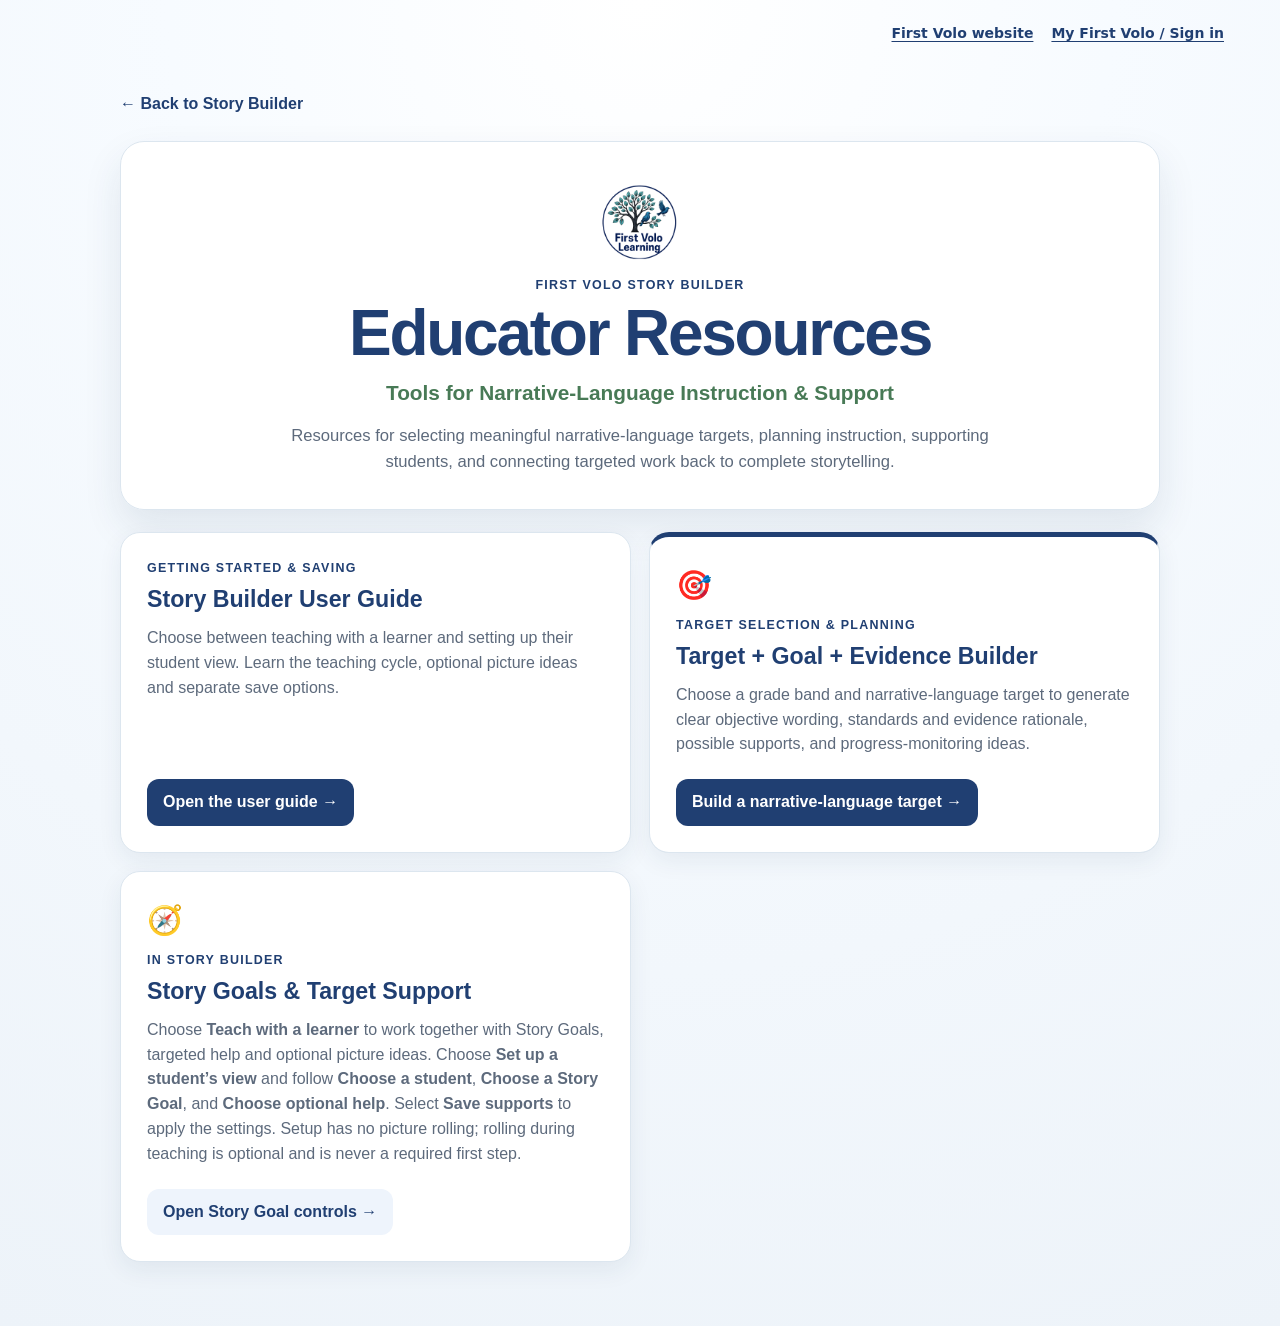
==== educator-resources.html @ d6846047 "Add Story Builder print packet and educator goal ratings" ====
<!DOCTYPE html>
<html lang="en">
<head>
  <meta charset="UTF-8">
<meta http-equiv="Content-Security-Policy" content="default-src &#x27;self&#x27;; base-uri &#x27;none&#x27;; object-src &#x27;none&#x27;; script-src &#x27;self&#x27; https://cdn.jsdelivr.net ; script-src-attr &#x27;none&#x27;; style-src &#x27;self&#x27; &#x27;unsafe-inline&#x27; https://fonts.googleapis.com; font-src &#x27;self&#x27; data: https://fonts.gstatic.com; img-src &#x27;self&#x27; data: blob:; media-src &#x27;self&#x27; blob:; connect-src &#x27;self&#x27; https://apkvvspubolyxlqtlkto.supabase.co wss://apkvvspubolyxlqtlkto.supabase.co; form-action &#x27;self&#x27;; worker-src &#x27;self&#x27; blob:; upgrade-insecure-requests">
<meta name="referrer" content="no-referrer">

<meta name="viewport" content="width=device-width, initial-scale=1.0">
  <title>Educator Resources | First Volo Story Builder</title>
  <link rel="stylesheet" href="educator-resources.css">
<link rel="stylesheet" href="account-navigation.css?v=20261027">
</head>
<body>
<nav class="first-volo-site-nav" aria-label="First Volo website and account">
  <a href="https://firstvololearning.com/">First Volo website</a>
  <a href="https://firstvololearning-ctrl.github.io/First-Volo-Account/">My First Volo / Sign in</a>
</nav>

  <main class="resources-shell">
    <a class="back-link" href="index.html">← Back to Story Builder</a>

    <header class="resources-header">
      <img src="assets/logo/logo.png" alt="First Volo Learning" class="resources-logo">
      <p class="eyebrow">FIRST VOLO STORY BUILDER</p>
      <h1>Educator Resources</h1>
      <p class="subtitle">Tools for Narrative-Language Instruction &amp; Support</p>
      <p class="intro">
        Resources for selecting meaningful narrative-language targets, planning instruction,
        supporting students, and connecting targeted work back to complete storytelling.
      </p>
    </header>

    <section class="resource-grid" aria-label="Educator resources">
      <article class="resource-card"><p class="resource-type">GETTING STARTED &amp; SAVING</p><h2>Story Builder User Guide</h2><p>Choose between teaching with a learner and setting up their student view. Learn the teaching cycle, optional picture ideas and separate save options.</p><a class="resource-cta" href="user-guide.html">Open the user guide →</a></article>
      <article class="resource-card featured">
        <div class="resource-icon" aria-hidden="true">🎯</div>
        <p class="resource-type">TARGET SELECTION &amp; PLANNING</p>
        <h2>Target + Goal + Evidence Builder</h2>
        <p>
          Choose a grade band and narrative-language target to generate clear objective wording,
          standards and evidence rationale, possible supports, and progress-monitoring ideas.
        </p>
        <a class="resource-cta" href="story-builder-target-builder.html">
          Build a narrative-language target →
        </a>
      </article>

      <article class="resource-card">
        <div class="resource-icon" aria-hidden="true">🧭</div>
        <p class="resource-type">IN STORY BUILDER</p>
        <h2>Story Goals &amp; Target Support</h2>
        <p>
          Choose <strong>Teach with a learner</strong> to work together with Story Goals, targeted help and optional picture ideas. Choose <strong>Set up a student’s view</strong> and follow <strong>Choose a student</strong>, <strong>Choose a Story Goal</strong>, and <strong>Choose optional help</strong>. Select <strong>Save supports</strong> to apply the settings. Setup has no picture rolling; rolling during teaching is optional and is never a required first step.
        </p>
        <a class="resource-cta secondary" href="index.html#storyGoalHeading">
          Open Story Goal controls →
        </a>
      </article>
    </section>
  </main>
</body>
</html>
---- educator-resources.css ----
* {
  box-sizing: border-box;
}

:root {
  --navy: #203f72;
  --navy-dark: #173158;
  --ink: #17243a;
  --muted: #5d6a7c;
  --page: #edf3f9;
  --line: #dce6ef;
  --soft-blue: #eef4fc;
  --green: #487a56;
  --shadow-sm: 0 8px 24px rgba(31, 55, 88, 0.07);
  --shadow-md: 0 18px 38px rgba(31, 55, 88, 0.1);
}

body {
  min-height: 100vh;
  margin: 0;
  color: var(--ink);
  background:
    radial-gradient(circle at top center, #ffffff 0%, #f7fbff 32%, var(--page) 100%);
  font-family: Inter, ui-rounded, "SF Pro Rounded", "Avenir Next", Arial, sans-serif;
  line-height: 1.55;
}

.resources-shell {
  width: min(1040px, calc(100% - 40px));
  margin: 0 auto;
  padding: 24px 0 64px;
}

.back-link {
  display: inline-block;
  margin-bottom: 24px;
  color: var(--navy);
  font-weight: 800;
  text-decoration: none;
}

.back-link:hover,
.back-link:focus-visible {
  text-decoration: underline;
}

.resources-header {
  padding: 34px;
  text-align: center;
  background: rgba(255, 255, 255, 0.97);
  border: 1px solid var(--line);
  border-radius: 24px;
  box-shadow: var(--shadow-md);
}

.resources-logo {
  display: block;
  width: 92px;
  max-width: 45%;
  margin: 0 auto 8px;
}

.eyebrow,
.resource-type {
  margin: 0;
  color: var(--navy);
  font-size: 0.78rem;
  font-weight: 900;
  letter-spacing: 0.1em;
  text-transform: uppercase;
}

h1 {
  margin: 6px 0 0;
  color: var(--navy);
  font-size: clamp(2.4rem, 6vw, 4rem);
  line-height: 1;
  letter-spacing: -0.035em;
}

.subtitle {
  margin: 12px 0 0;
  color: var(--green);
  font-size: clamp(1.08rem, 2vw, 1.3rem);
  font-weight: 800;
}

.intro {
  max-width: 720px;
  margin: 14px auto 0;
  color: var(--muted);
  font-size: 1.04rem;
}

.resource-grid {
  display: grid;
  grid-template-columns: repeat(2, minmax(0, 1fr));
  gap: 18px;
  margin-top: 22px;
}

.resource-card {
  display: flex;
  flex-direction: column;
  padding: 26px;
  background: white;
  border: 1px solid var(--line);
  border-radius: 20px;
  box-shadow: var(--shadow-sm);
}

.resource-card.featured {
  border-top: 5px solid var(--navy);
}

.resource-icon {
  margin-bottom: 8px;
  font-size: 1.8rem;
}

.resource-card h2 {
  margin: 8px 0 0;
  color: var(--navy);
  font-size: 1.45rem;
  line-height: 1.2;
}

.resource-card > p:not(.resource-type) {
  margin: 12px 0 22px;
  color: var(--muted);
}

.resource-cta {
  display: inline-flex;
  align-items: center;
  align-self: flex-start;
  min-height: 44px;
  margin-top: auto;
  padding: 11px 16px;
  color: white;
  background: var(--navy);
  border-radius: 12px;
  font-weight: 900;
  text-decoration: none;
}

.resource-cta:hover,
.resource-cta:focus-visible {
  background: var(--navy-dark);
  transform: translateY(-1px);
}

.resource-cta.secondary {
  color: var(--navy);
  background: var(--soft-blue);
}

.resource-cta.secondary:hover,
.resource-cta.secondary:focus-visible {
  color: white;
  background: var(--navy);
}

@media (max-width: 700px) {
  .resources-shell {
    width: min(100% - 20px, 1040px);
    padding-top: 14px;
  }

  .resources-header,
  .resource-card {
    padding: 20px;
    border-radius: 17px;
  }

  .resource-grid {
    grid-template-columns: 1fr;
  }
}
---- account-navigation.css ----
.first-volo-site-nav{box-sizing:border-box;display:flex;flex-wrap:wrap;justify-content:flex-end;gap:8px 18px;max-width:1200px;margin:8px auto;padding:4px 16px;font:600 14px/1.4 system-ui,sans-serif}.first-volo-site-nav a{display:inline-flex;align-items:center;min-height:44px;color:#203f72;text-decoration:underline;text-underline-offset:3px}.first-volo-site-nav a:focus-visible{outline:3px solid #ad6411;outline-offset:3px;border-radius:4px}@media(max-width:600px){.first-volo-site-nav{justify-content:center;gap:4px 16px}}@media print{.first-volo-site-nav{display:none!important}}
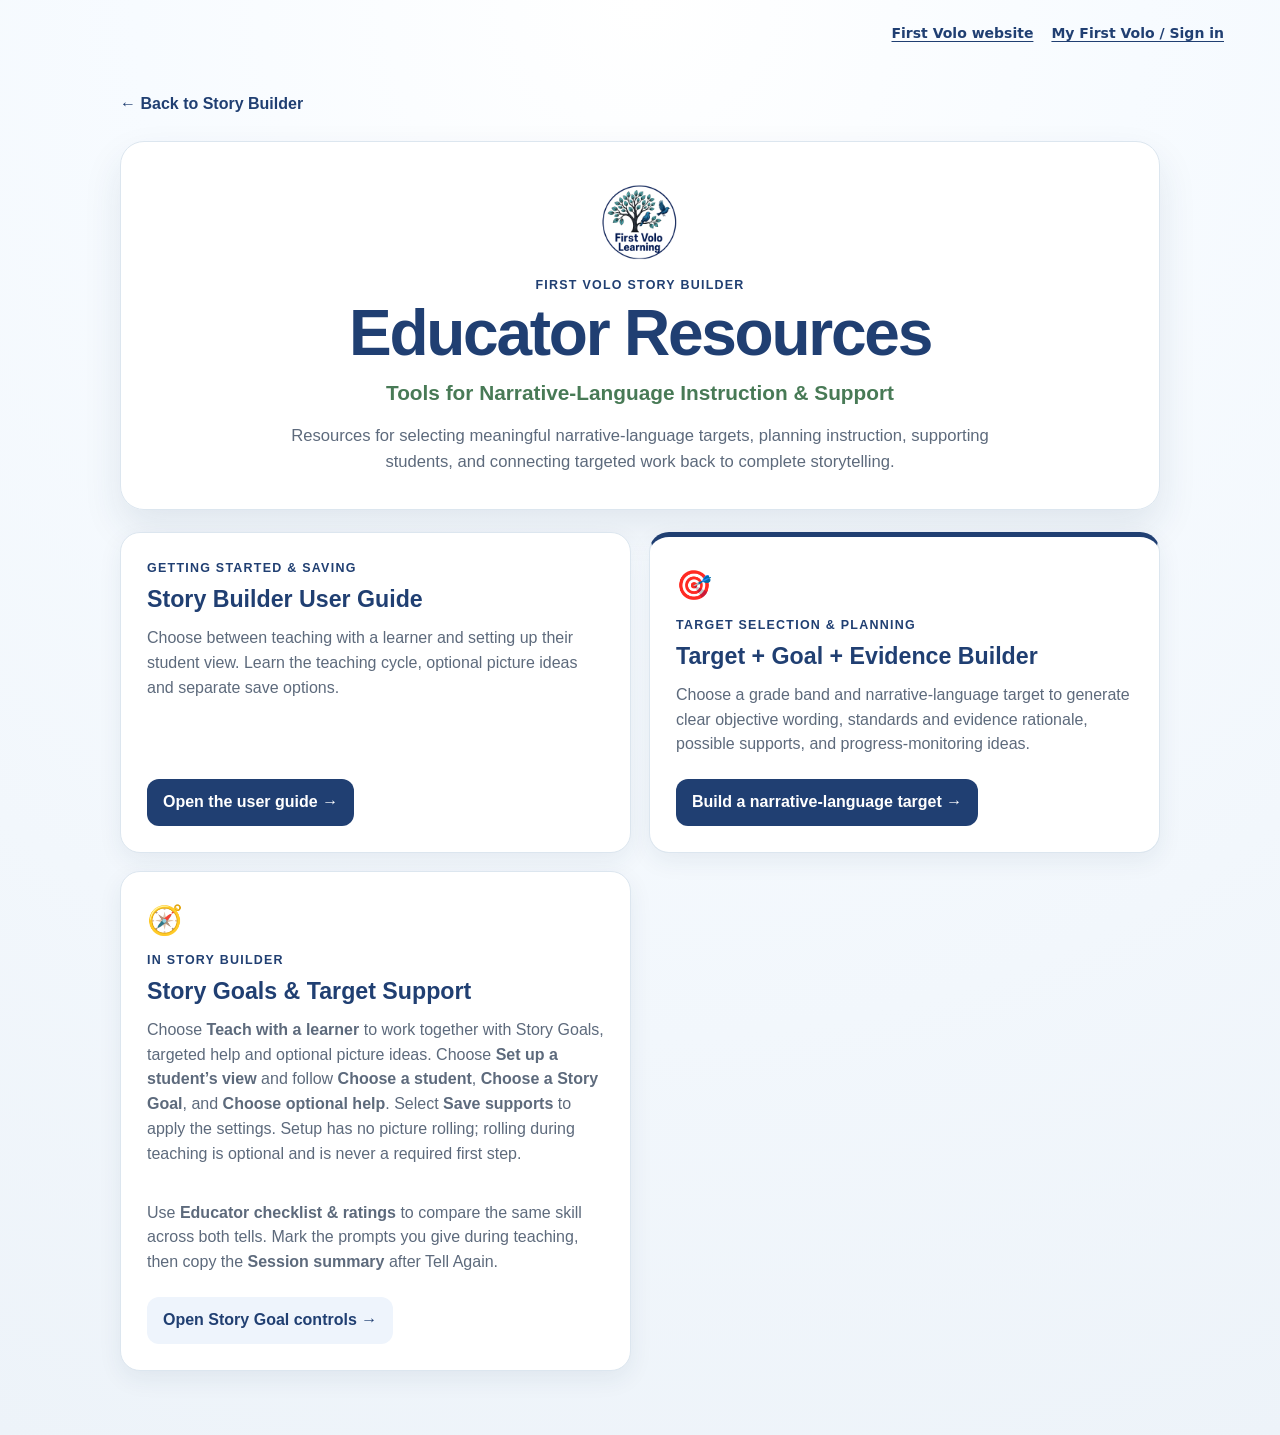
==== commit fb47f5f0: "Streamline clinician workflow and record prompts given" ====
--- a/educator-resources.html
+++ b/educator-resources.html
@@ -52,6 +52,7 @@
         <p>
           Choose <strong>Teach with a learner</strong> to work together with Story Goals, targeted help and optional picture ideas. Choose <strong>Set up a student’s view</strong> and follow <strong>Choose a student</strong>, <strong>Choose a Story Goal</strong>, and <strong>Choose optional help</strong>. Select <strong>Save supports</strong> to apply the settings. Setup has no picture rolling; rolling during teaching is optional and is never a required first step.
         </p>
+        <p>Use <strong>Educator checklist &amp; ratings</strong> to compare the same skill across both tells. Mark the prompts you give during teaching, then copy the <strong>Session summary</strong> after Tell Again.</p>
         <a class="resource-cta secondary" href="index.html#storyGoalHeading">
           Open Story Goal controls →
         </a>
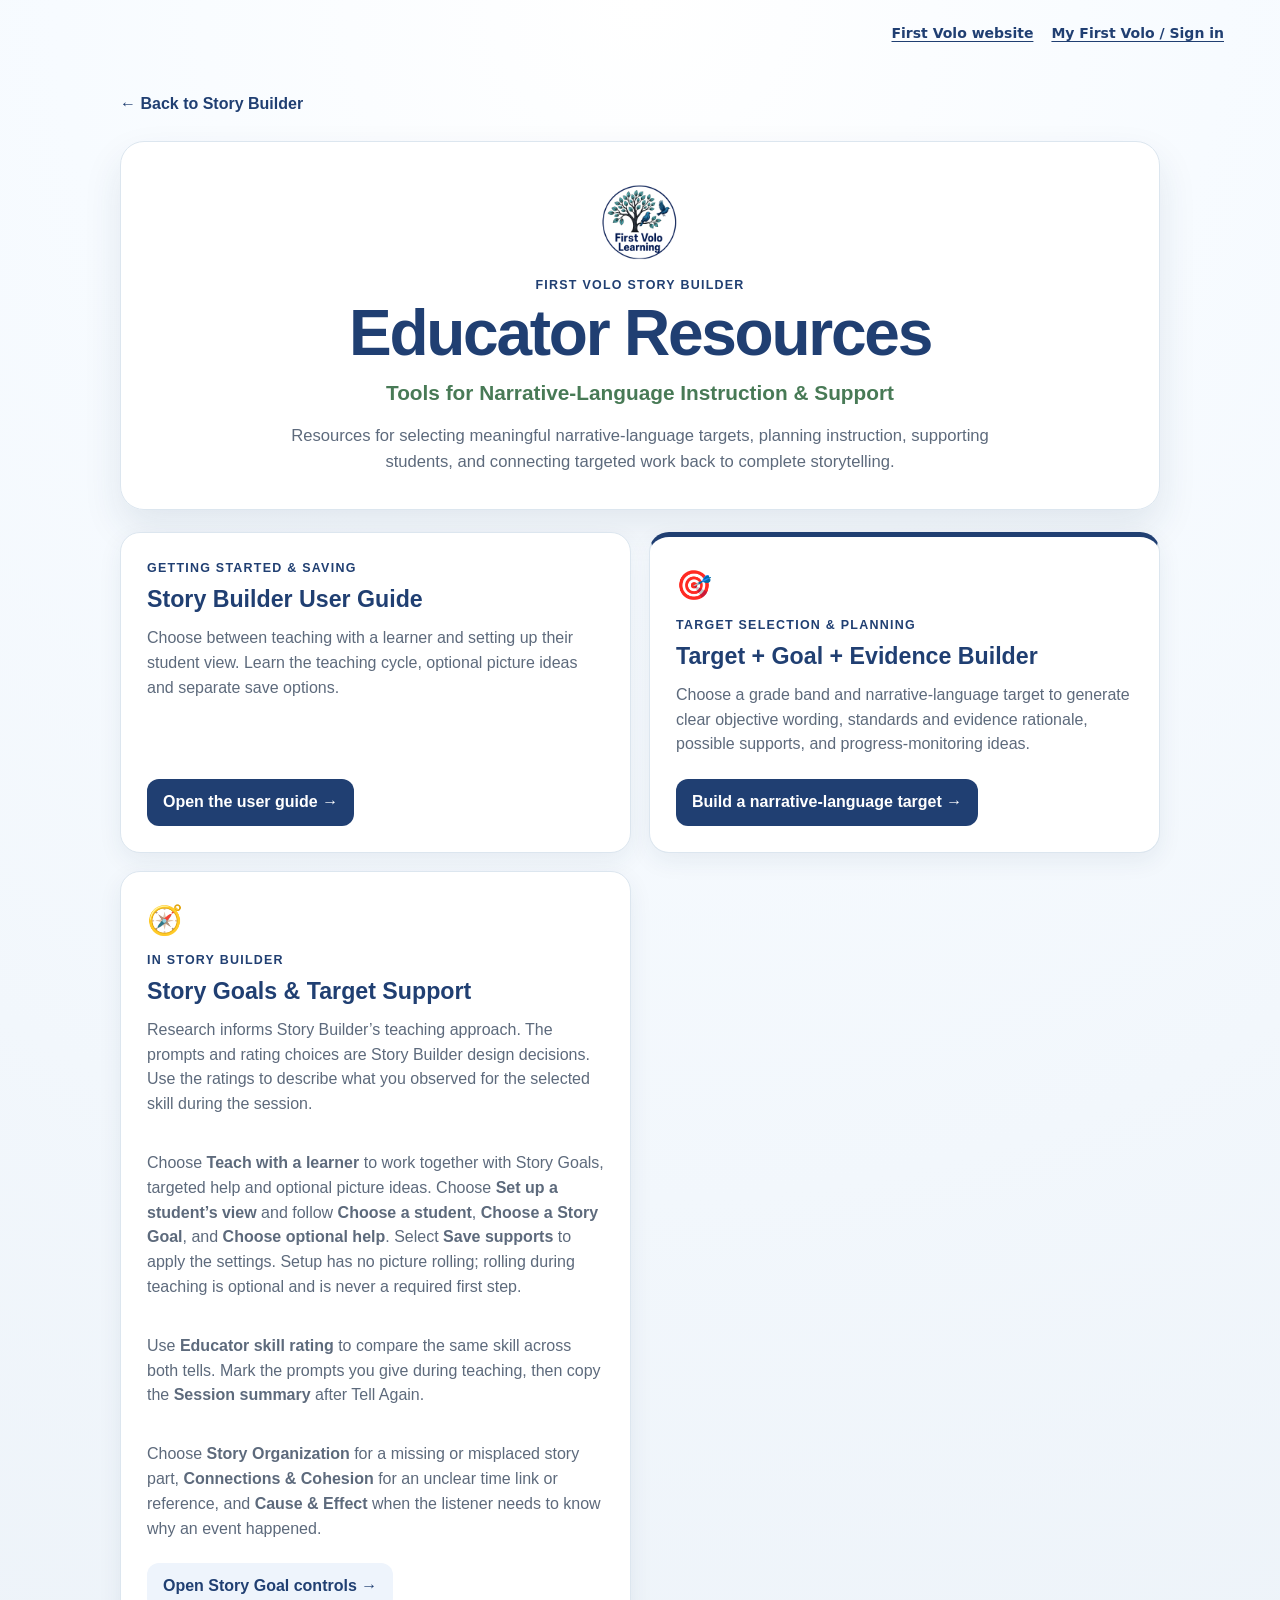
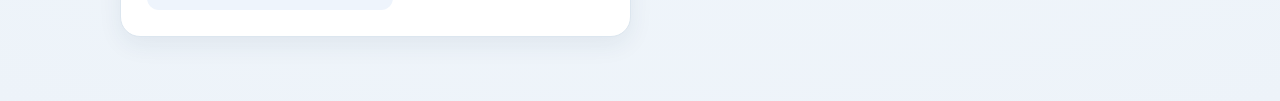
==== commit a54affe9: "Clarify Story Builder prompts and evidence guidance" ====
--- a/educator-resources.html
+++ b/educator-resources.html
@@ -49,10 +49,12 @@
         <div class="resource-icon" aria-hidden="true">🧭</div>
         <p class="resource-type">IN STORY BUILDER</p>
         <h2>Story Goals &amp; Target Support</h2>
+        <p>Research informs Story Builder’s teaching approach. The prompts and rating choices are Story Builder design decisions. Use the ratings to describe what you observed for the selected skill during the session.</p>
         <p>
           Choose <strong>Teach with a learner</strong> to work together with Story Goals, targeted help and optional picture ideas. Choose <strong>Set up a student’s view</strong> and follow <strong>Choose a student</strong>, <strong>Choose a Story Goal</strong>, and <strong>Choose optional help</strong>. Select <strong>Save supports</strong> to apply the settings. Setup has no picture rolling; rolling during teaching is optional and is never a required first step.
         </p>
-        <p>Use <strong>Educator checklist &amp; ratings</strong> to compare the same skill across both tells. Mark the prompts you give during teaching, then copy the <strong>Session summary</strong> after Tell Again.</p>
+        <p>Use <strong>Educator skill rating</strong> to compare the same skill across both tells. Mark the prompts you give during teaching, then copy the <strong>Session summary</strong> after Tell Again.</p>
+        <p>Choose <strong>Story Organization</strong> for a missing or misplaced story part, <strong>Connections &amp; Cohesion</strong> for an unclear time link or reference, and <strong>Cause &amp; Effect</strong> when the listener needs to know why an event happened.</p>
         <a class="resource-cta secondary" href="index.html#storyGoalHeading">
           Open Story Goal controls →
         </a>
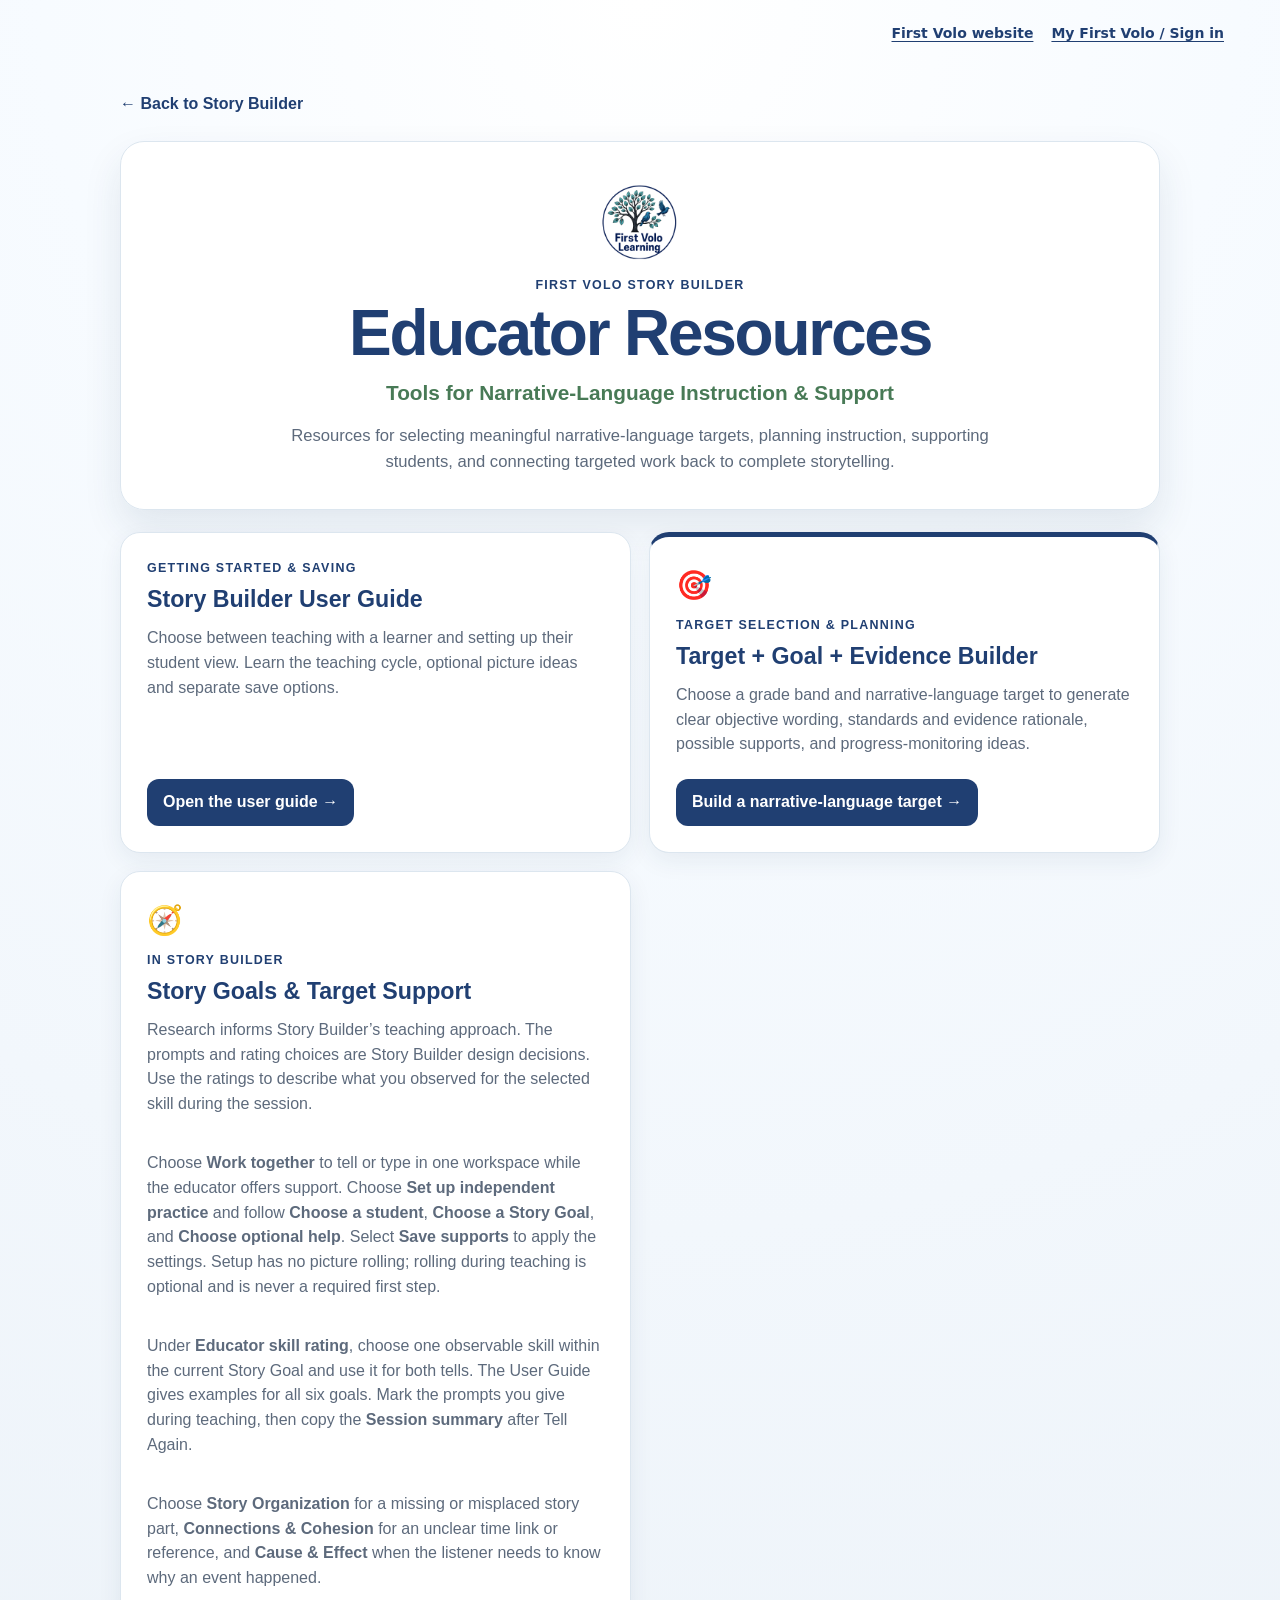
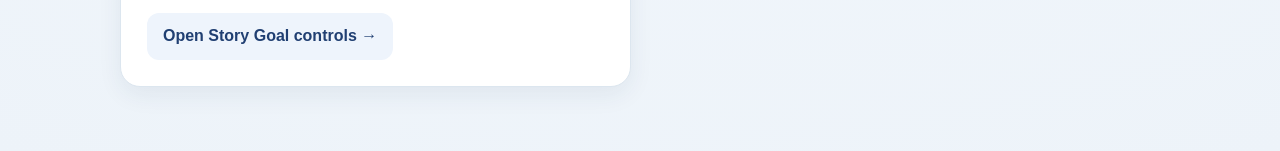
==== commit 13d3409e: "Clarify shared teaching, skill ratings, and audience-focused support" ====
--- a/educator-resources.html
+++ b/educator-resources.html
@@ -51,9 +51,9 @@
         <h2>Story Goals &amp; Target Support</h2>
         <p>Research informs Story Builder’s teaching approach. The prompts and rating choices are Story Builder design decisions. Use the ratings to describe what you observed for the selected skill during the session.</p>
         <p>
-          Choose <strong>Teach with a learner</strong> to work together with Story Goals, targeted help and optional picture ideas. Choose <strong>Set up a student’s view</strong> and follow <strong>Choose a student</strong>, <strong>Choose a Story Goal</strong>, and <strong>Choose optional help</strong>. Select <strong>Save supports</strong> to apply the settings. Setup has no picture rolling; rolling during teaching is optional and is never a required first step.
+          Choose <strong>Work together</strong> to tell or type in one workspace while the educator offers support. Choose <strong>Set up independent practice</strong> and follow <strong>Choose a student</strong>, <strong>Choose a Story Goal</strong>, and <strong>Choose optional help</strong>. Select <strong>Save supports</strong> to apply the settings. Setup has no picture rolling; rolling during teaching is optional and is never a required first step.
         </p>
-        <p>Use <strong>Educator skill rating</strong> to compare the same skill across both tells. Mark the prompts you give during teaching, then copy the <strong>Session summary</strong> after Tell Again.</p>
+        <p>Under <strong>Educator skill rating</strong>, choose one observable skill within the current Story Goal and use it for both tells. The User Guide gives examples for all six goals. Mark the prompts you give during teaching, then copy the <strong>Session summary</strong> after Tell Again.</p>
         <p>Choose <strong>Story Organization</strong> for a missing or misplaced story part, <strong>Connections &amp; Cohesion</strong> for an unclear time link or reference, and <strong>Cause &amp; Effect</strong> when the listener needs to know why an event happened.</p>
         <a class="resource-cta secondary" href="index.html#storyGoalHeading">
           Open Story Goal controls →
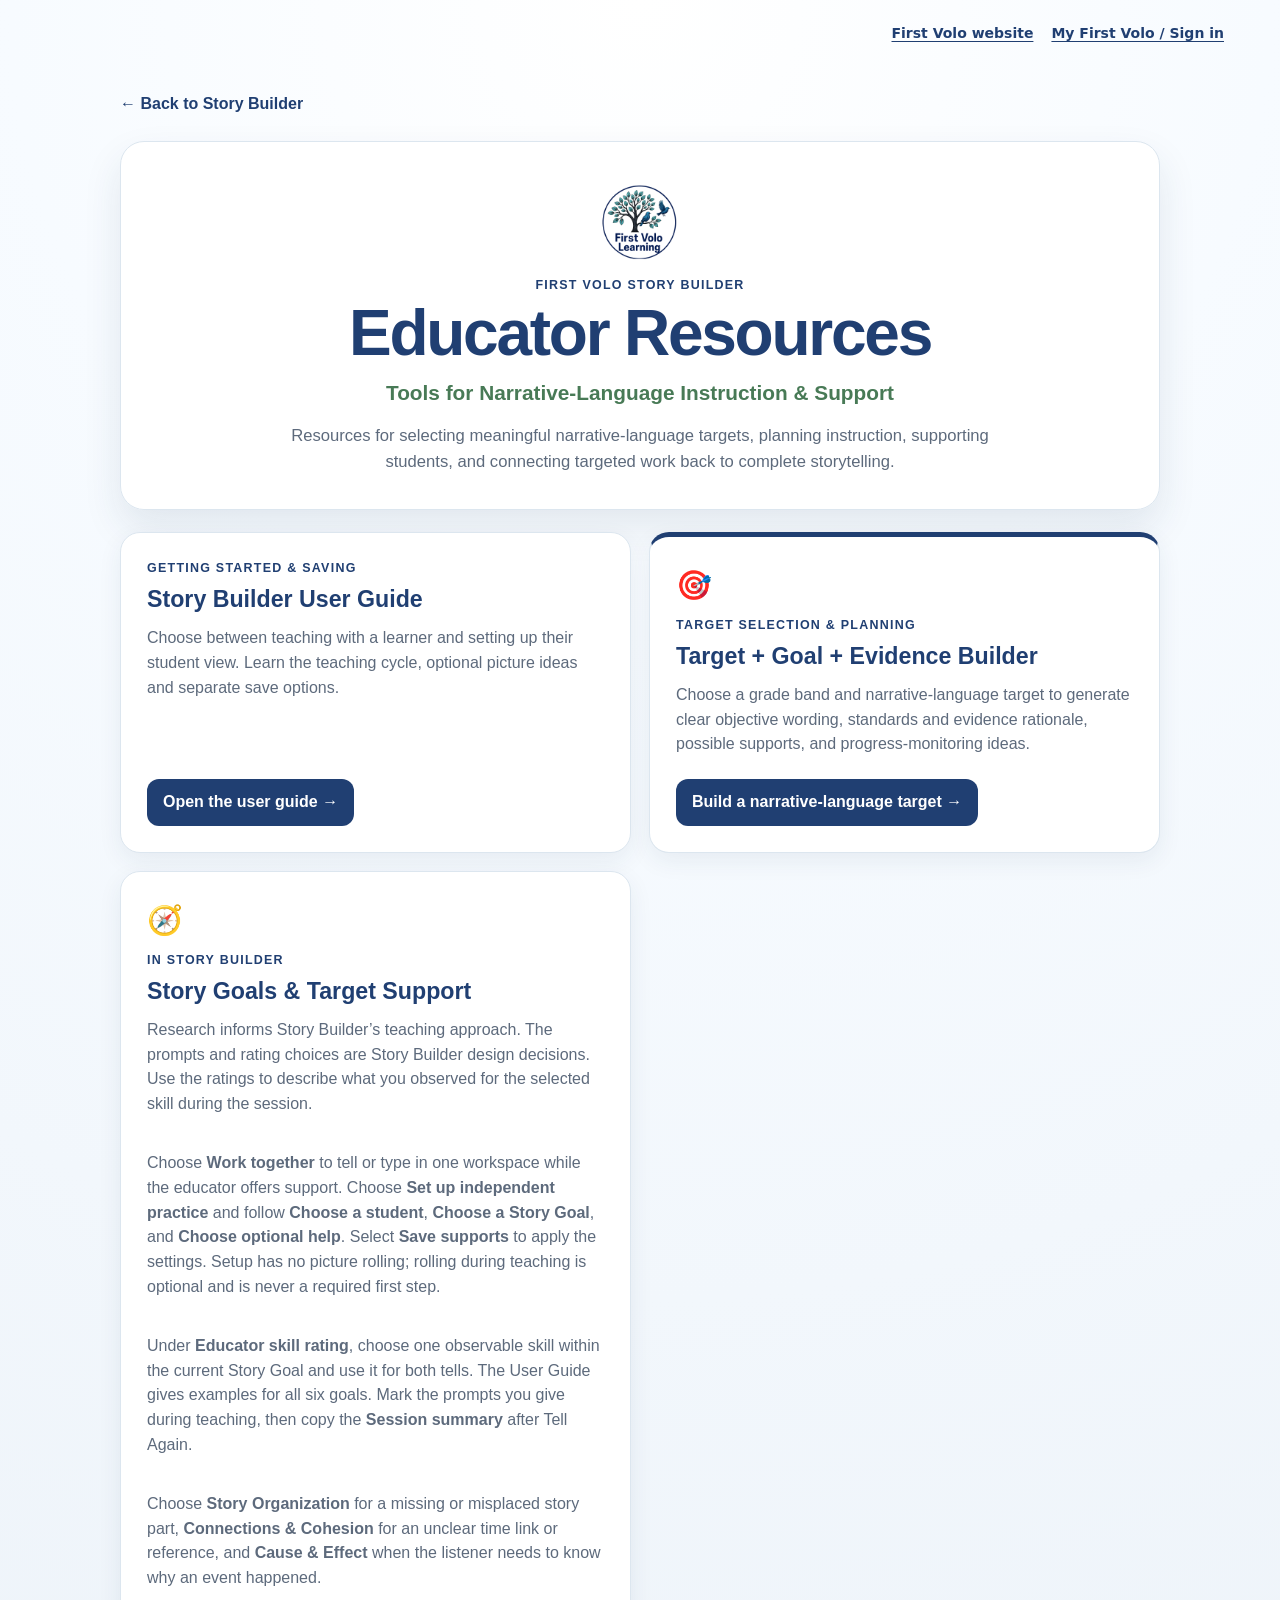
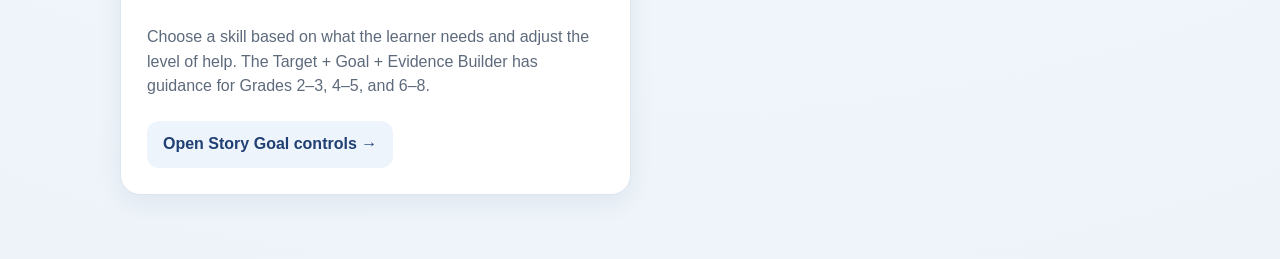
==== commit 49ac7d53: "Explain grade bands and audience-focused prompt choices" ====
--- a/educator-resources.html
+++ b/educator-resources.html
@@ -55,6 +55,7 @@
         </p>
         <p>Under <strong>Educator skill rating</strong>, choose one observable skill within the current Story Goal and use it for both tells. The User Guide gives examples for all six goals. Mark the prompts you give during teaching, then copy the <strong>Session summary</strong> after Tell Again.</p>
         <p>Choose <strong>Story Organization</strong> for a missing or misplaced story part, <strong>Connections &amp; Cohesion</strong> for an unclear time link or reference, and <strong>Cause &amp; Effect</strong> when the listener needs to know why an event happened.</p>
+        <p>Choose a skill based on what the learner needs and adjust the level of help. The Target + Goal + Evidence Builder has guidance for Grades 2–3, 4–5, and 6–8.</p>
         <a class="resource-cta secondary" href="index.html#storyGoalHeading">
           Open Story Goal controls →
         </a>
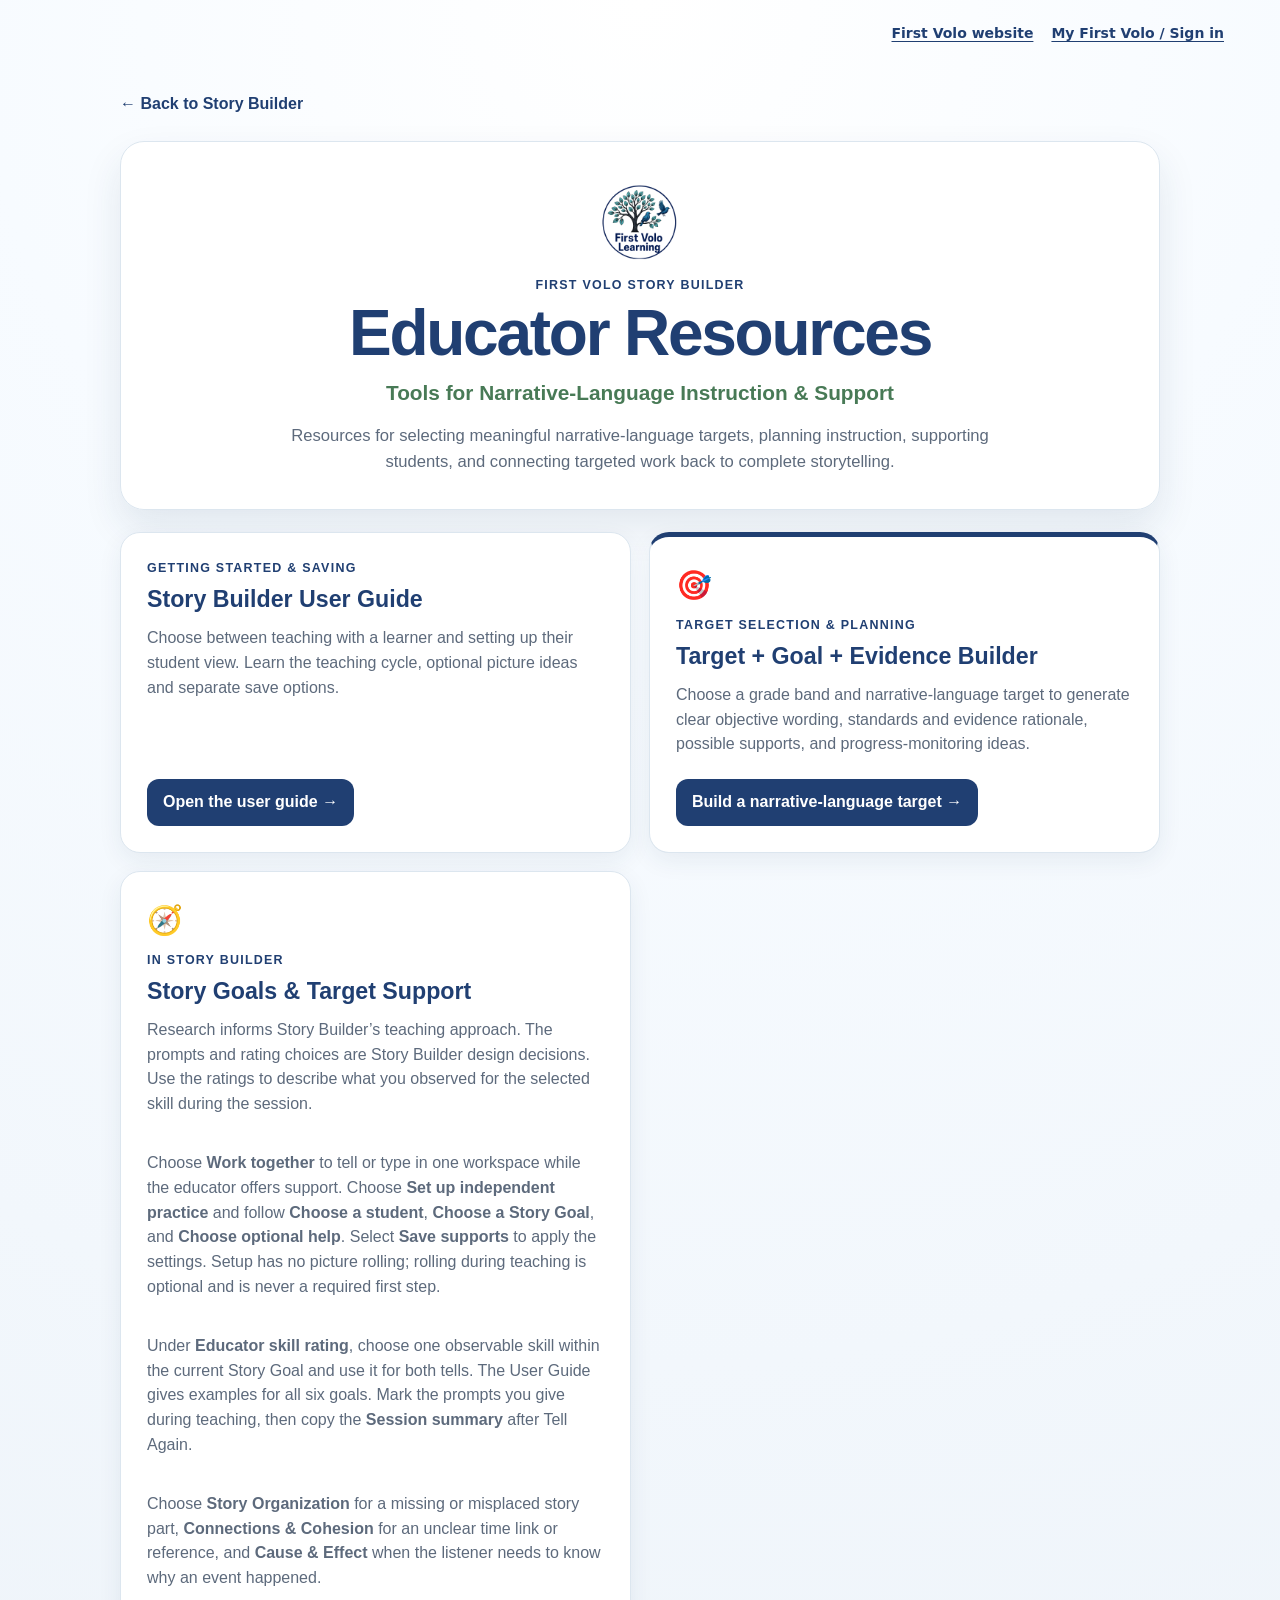
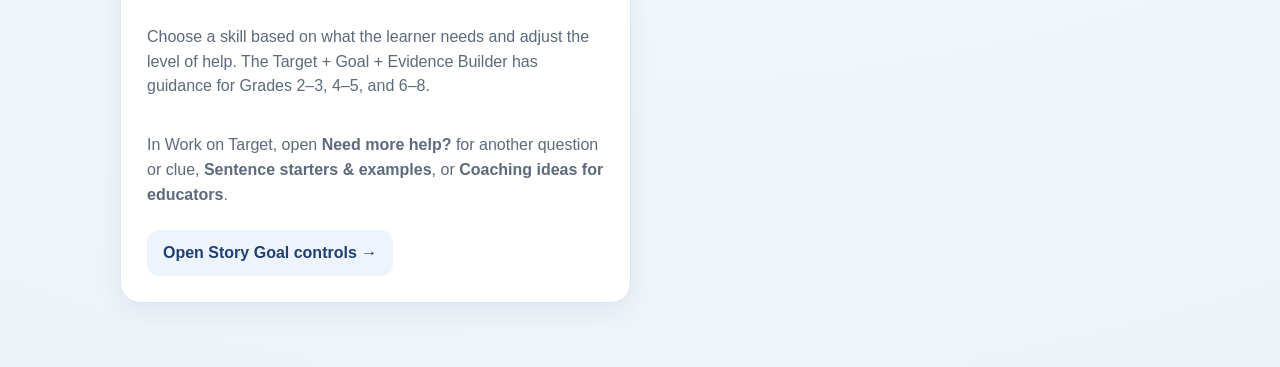
==== commit e462201f: "Align educator print and resources with support labels" ====
--- a/educator-resources.html
+++ b/educator-resources.html
@@ -56,6 +56,7 @@
         <p>Under <strong>Educator skill rating</strong>, choose one observable skill within the current Story Goal and use it for both tells. The User Guide gives examples for all six goals. Mark the prompts you give during teaching, then copy the <strong>Session summary</strong> after Tell Again.</p>
         <p>Choose <strong>Story Organization</strong> for a missing or misplaced story part, <strong>Connections &amp; Cohesion</strong> for an unclear time link or reference, and <strong>Cause &amp; Effect</strong> when the listener needs to know why an event happened.</p>
         <p>Choose a skill based on what the learner needs and adjust the level of help. The Target + Goal + Evidence Builder has guidance for Grades 2–3, 4–5, and 6–8.</p>
+        <p>In Work on Target, open <strong>Need more help?</strong> for another question or clue, <strong>Sentence starters &amp; examples</strong>, or <strong>Coaching ideas for educators</strong>.</p>
         <a class="resource-cta secondary" href="index.html#storyGoalHeading">
           Open Story Goal controls →
         </a>
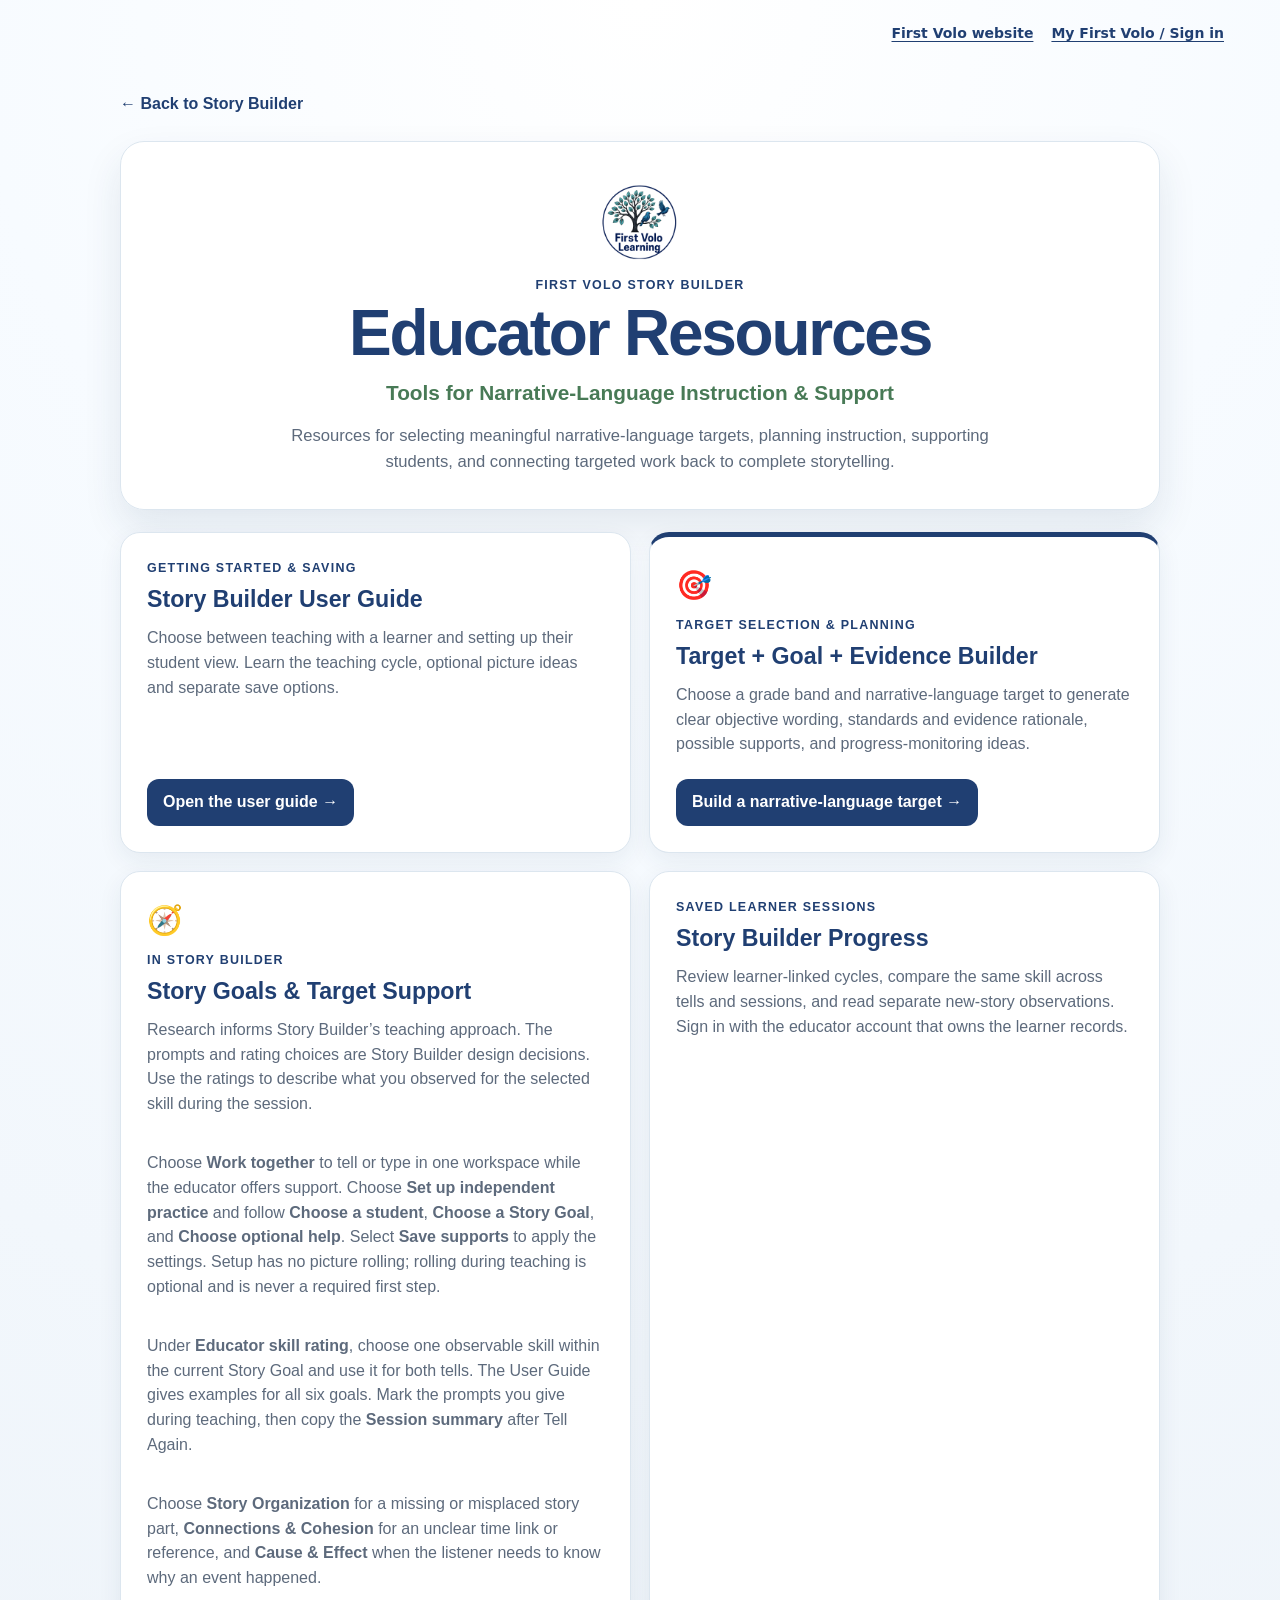
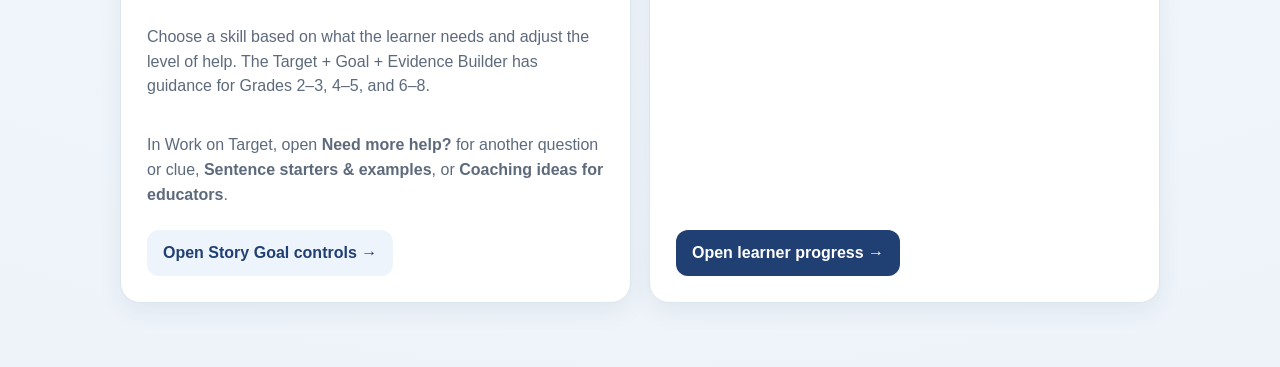
==== commit f2ebf1b3: "Add separate new-story observations and saved-session skill reports" ====
--- a/educator-resources.html
+++ b/educator-resources.html
@@ -61,6 +61,7 @@
           Open Story Goal controls →
         </a>
       </article>
+      <article class="resource-card"><p class="resource-type">SAVED LEARNER SESSIONS</p><h2>Story Builder Progress</h2><p>Review learner-linked cycles, compare the same skill across tells and sessions, and read separate new-story observations. Sign in with the educator account that owns the learner records.</p><a class="resource-cta" href="story-builder-progress.html">Open learner progress →</a></article>
     </section>
   </main>
 </body>
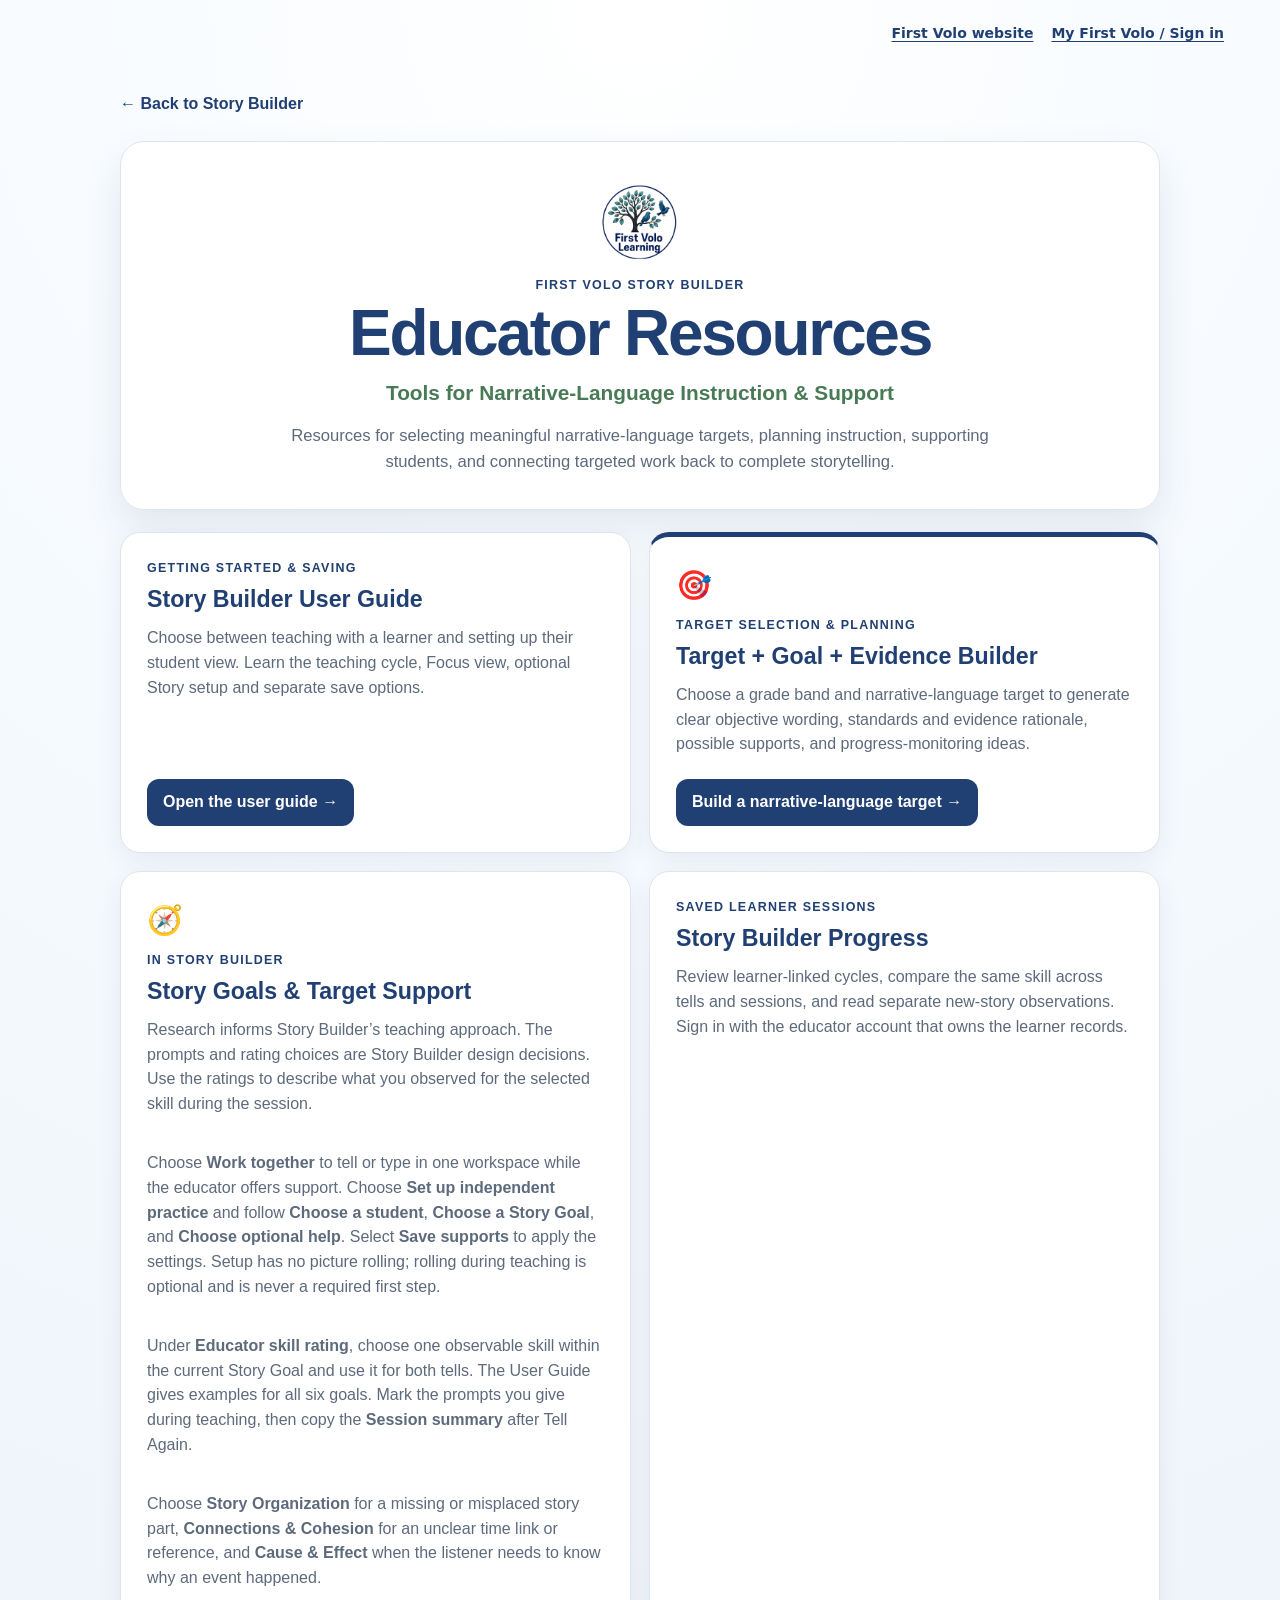
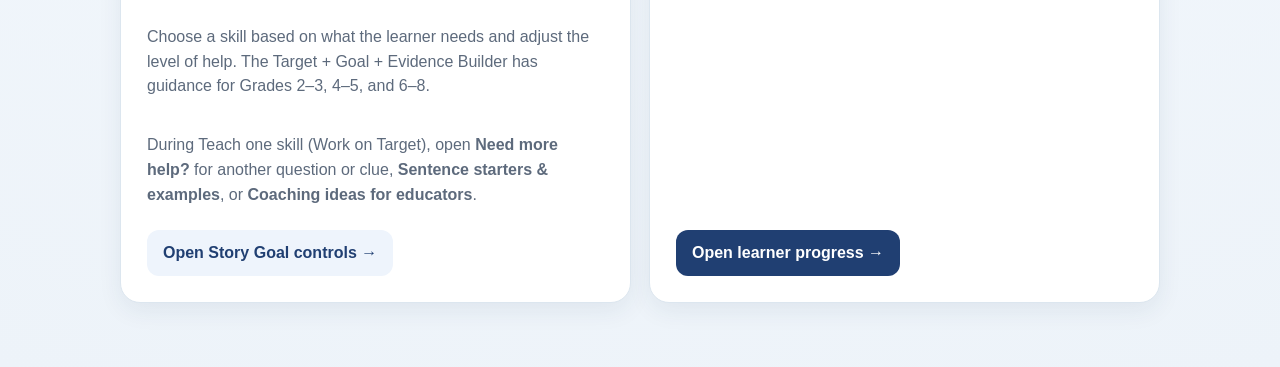
==== commit e5be4922: "Simplify clinician workspace and make draft save feedback reliable" ====
--- a/educator-resources.html
+++ b/educator-resources.html
@@ -31,7 +31,7 @@
     </header>
 
     <section class="resource-grid" aria-label="Educator resources">
-      <article class="resource-card"><p class="resource-type">GETTING STARTED &amp; SAVING</p><h2>Story Builder User Guide</h2><p>Choose between teaching with a learner and setting up their student view. Learn the teaching cycle, optional picture ideas and separate save options.</p><a class="resource-cta" href="user-guide.html">Open the user guide →</a></article>
+      <article class="resource-card"><p class="resource-type">GETTING STARTED &amp; SAVING</p><h2>Story Builder User Guide</h2><p>Choose between teaching with a learner and setting up their student view. Learn the teaching cycle, Focus view, optional Story setup and separate save options.</p><a class="resource-cta" href="user-guide.html">Open the user guide →</a></article>
       <article class="resource-card featured">
         <div class="resource-icon" aria-hidden="true">🎯</div>
         <p class="resource-type">TARGET SELECTION &amp; PLANNING</p>
@@ -56,7 +56,7 @@
         <p>Under <strong>Educator skill rating</strong>, choose one observable skill within the current Story Goal and use it for both tells. The User Guide gives examples for all six goals. Mark the prompts you give during teaching, then copy the <strong>Session summary</strong> after Tell Again.</p>
         <p>Choose <strong>Story Organization</strong> for a missing or misplaced story part, <strong>Connections &amp; Cohesion</strong> for an unclear time link or reference, and <strong>Cause &amp; Effect</strong> when the listener needs to know why an event happened.</p>
         <p>Choose a skill based on what the learner needs and adjust the level of help. The Target + Goal + Evidence Builder has guidance for Grades 2–3, 4–5, and 6–8.</p>
-        <p>In Work on Target, open <strong>Need more help?</strong> for another question or clue, <strong>Sentence starters &amp; examples</strong>, or <strong>Coaching ideas for educators</strong>.</p>
+        <p>During Teach one skill (Work on Target), open <strong>Need more help?</strong> for another question or clue, <strong>Sentence starters &amp; examples</strong>, or <strong>Coaching ideas for educators</strong>.</p>
         <a class="resource-cta secondary" href="index.html#storyGoalHeading">
           Open Story Goal controls →
         </a>
